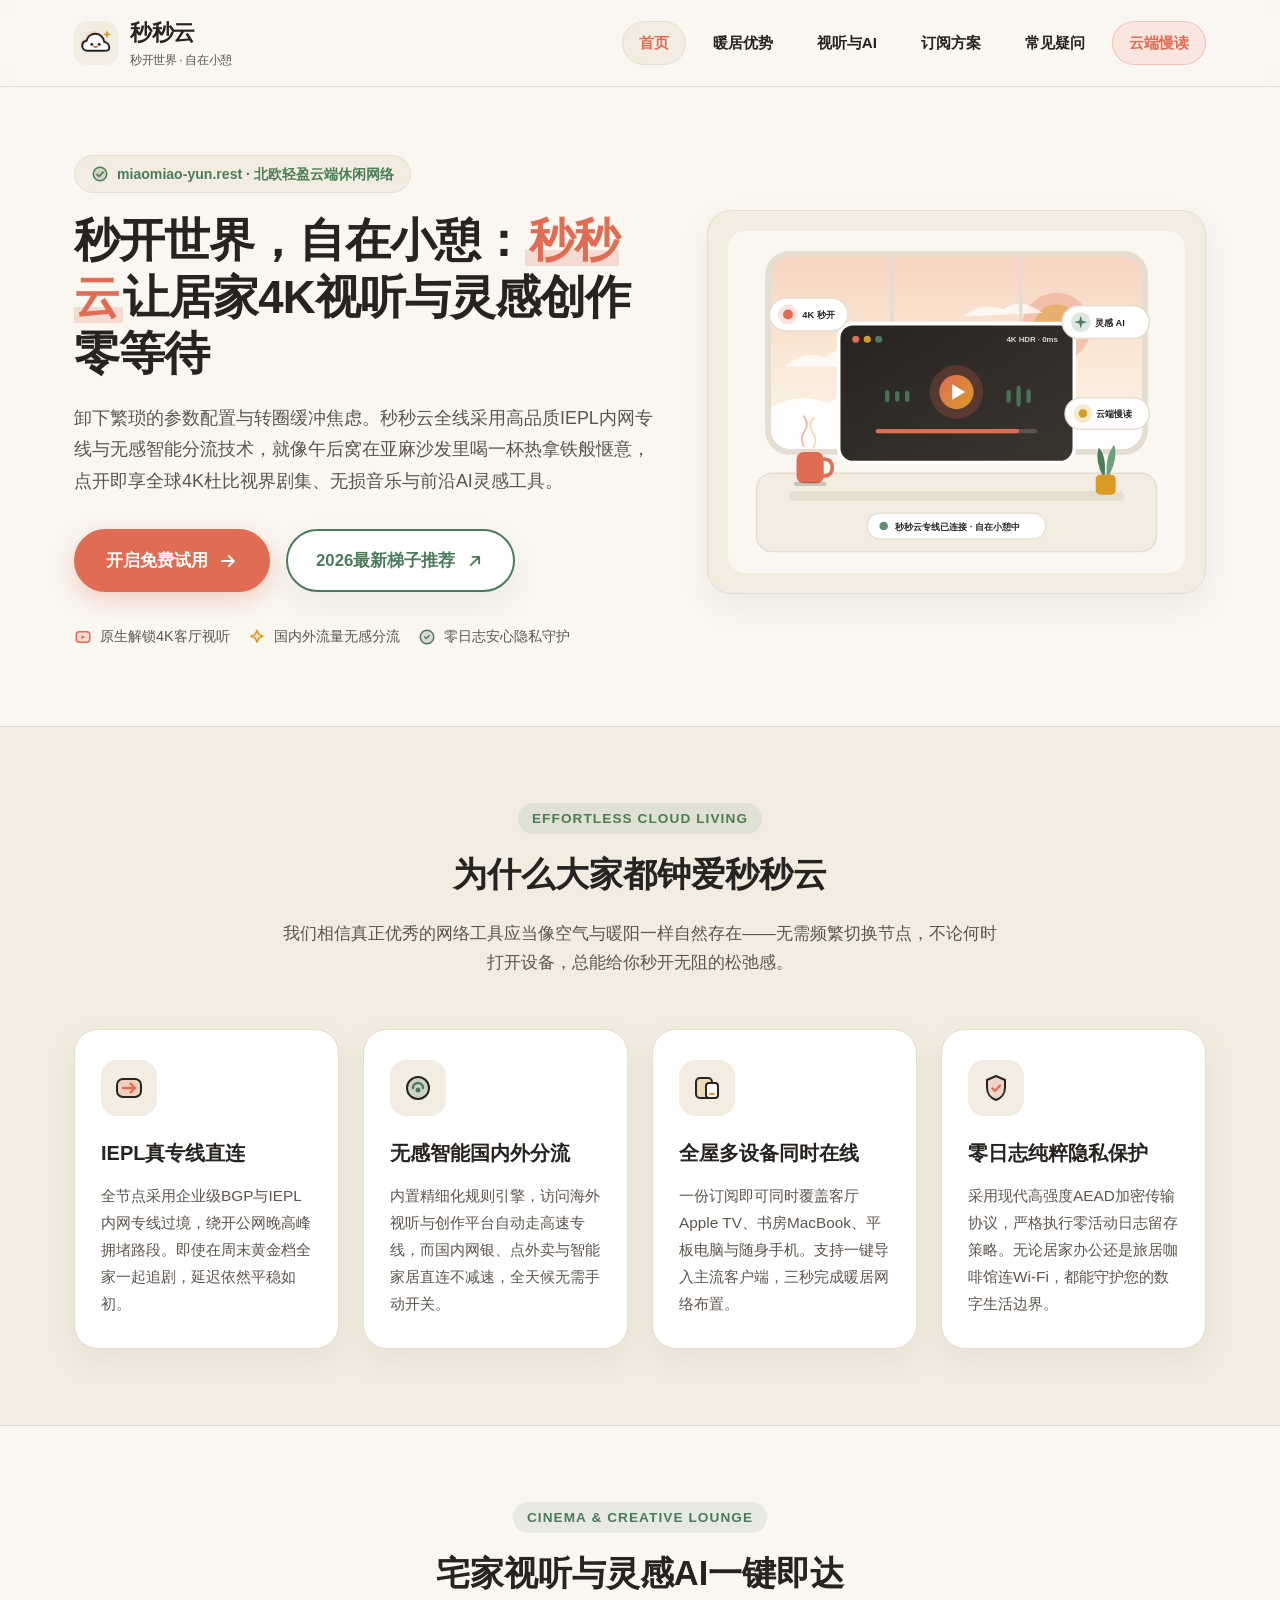
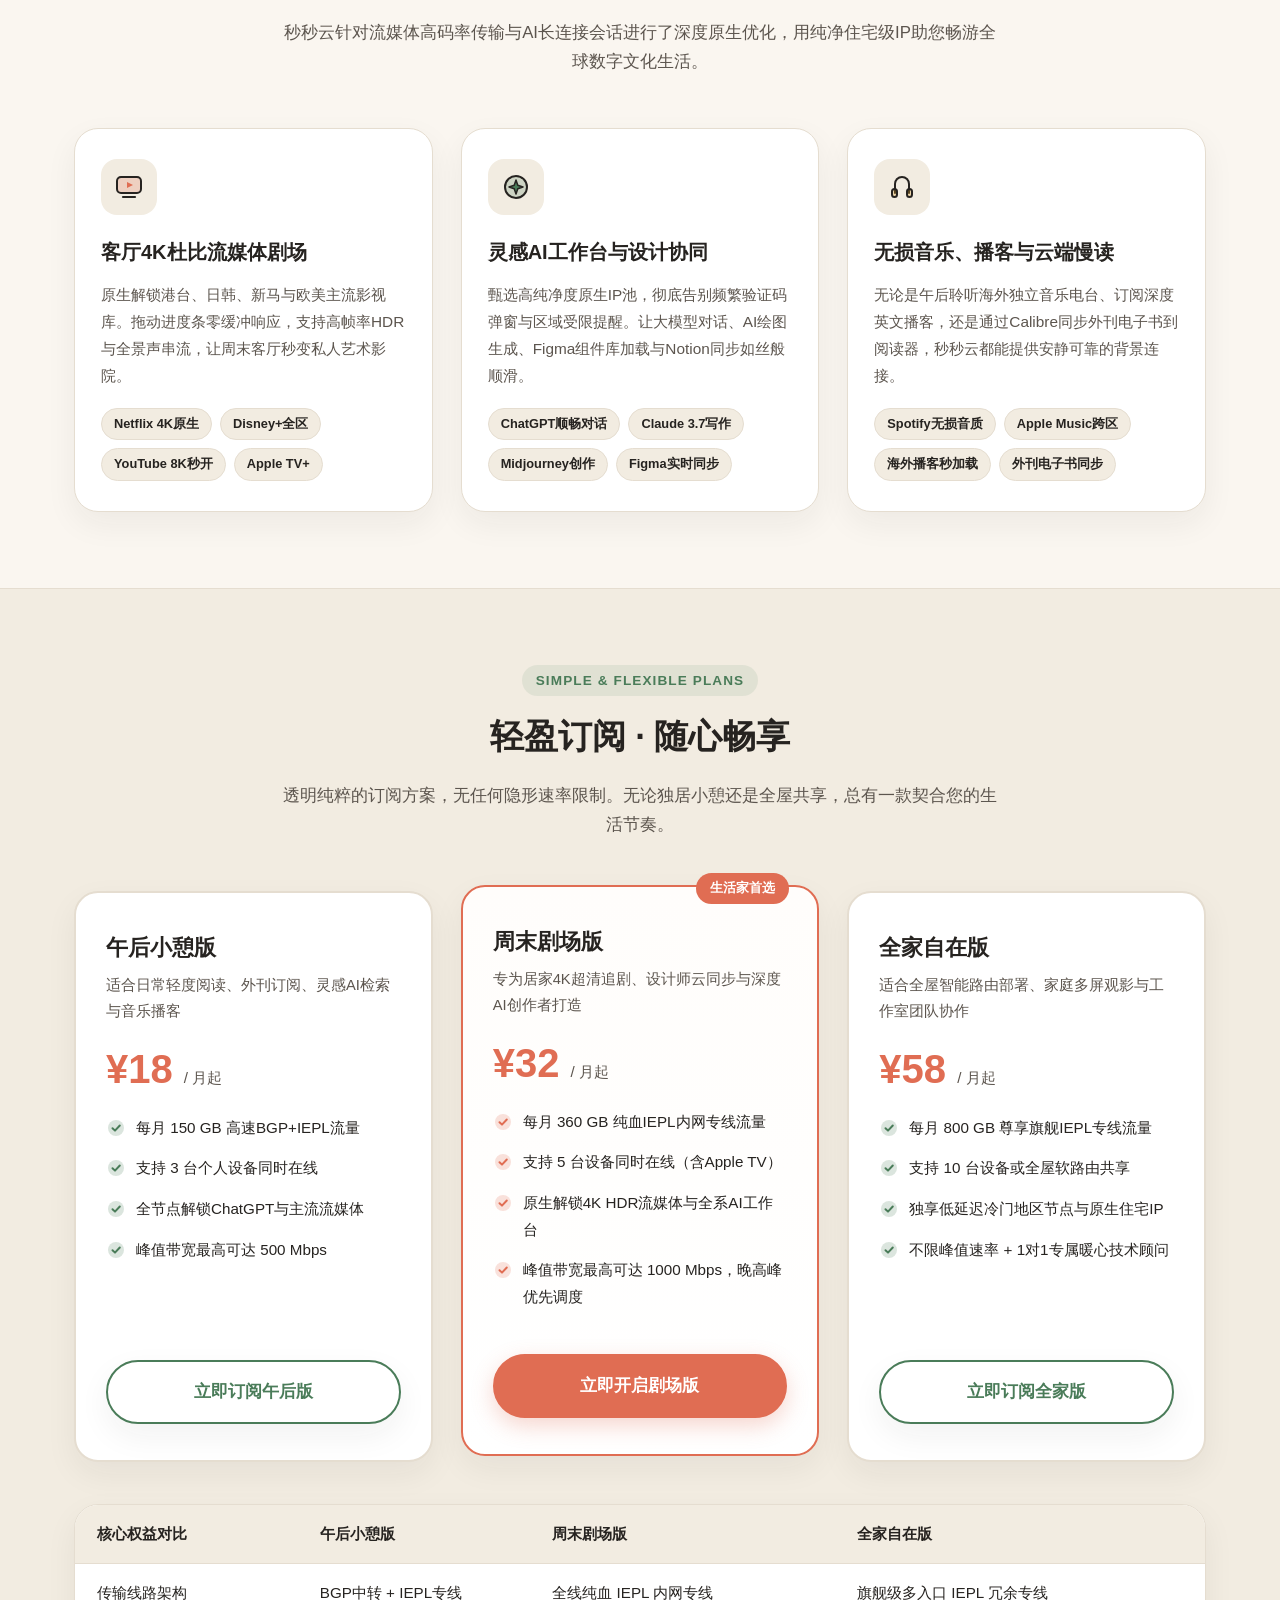
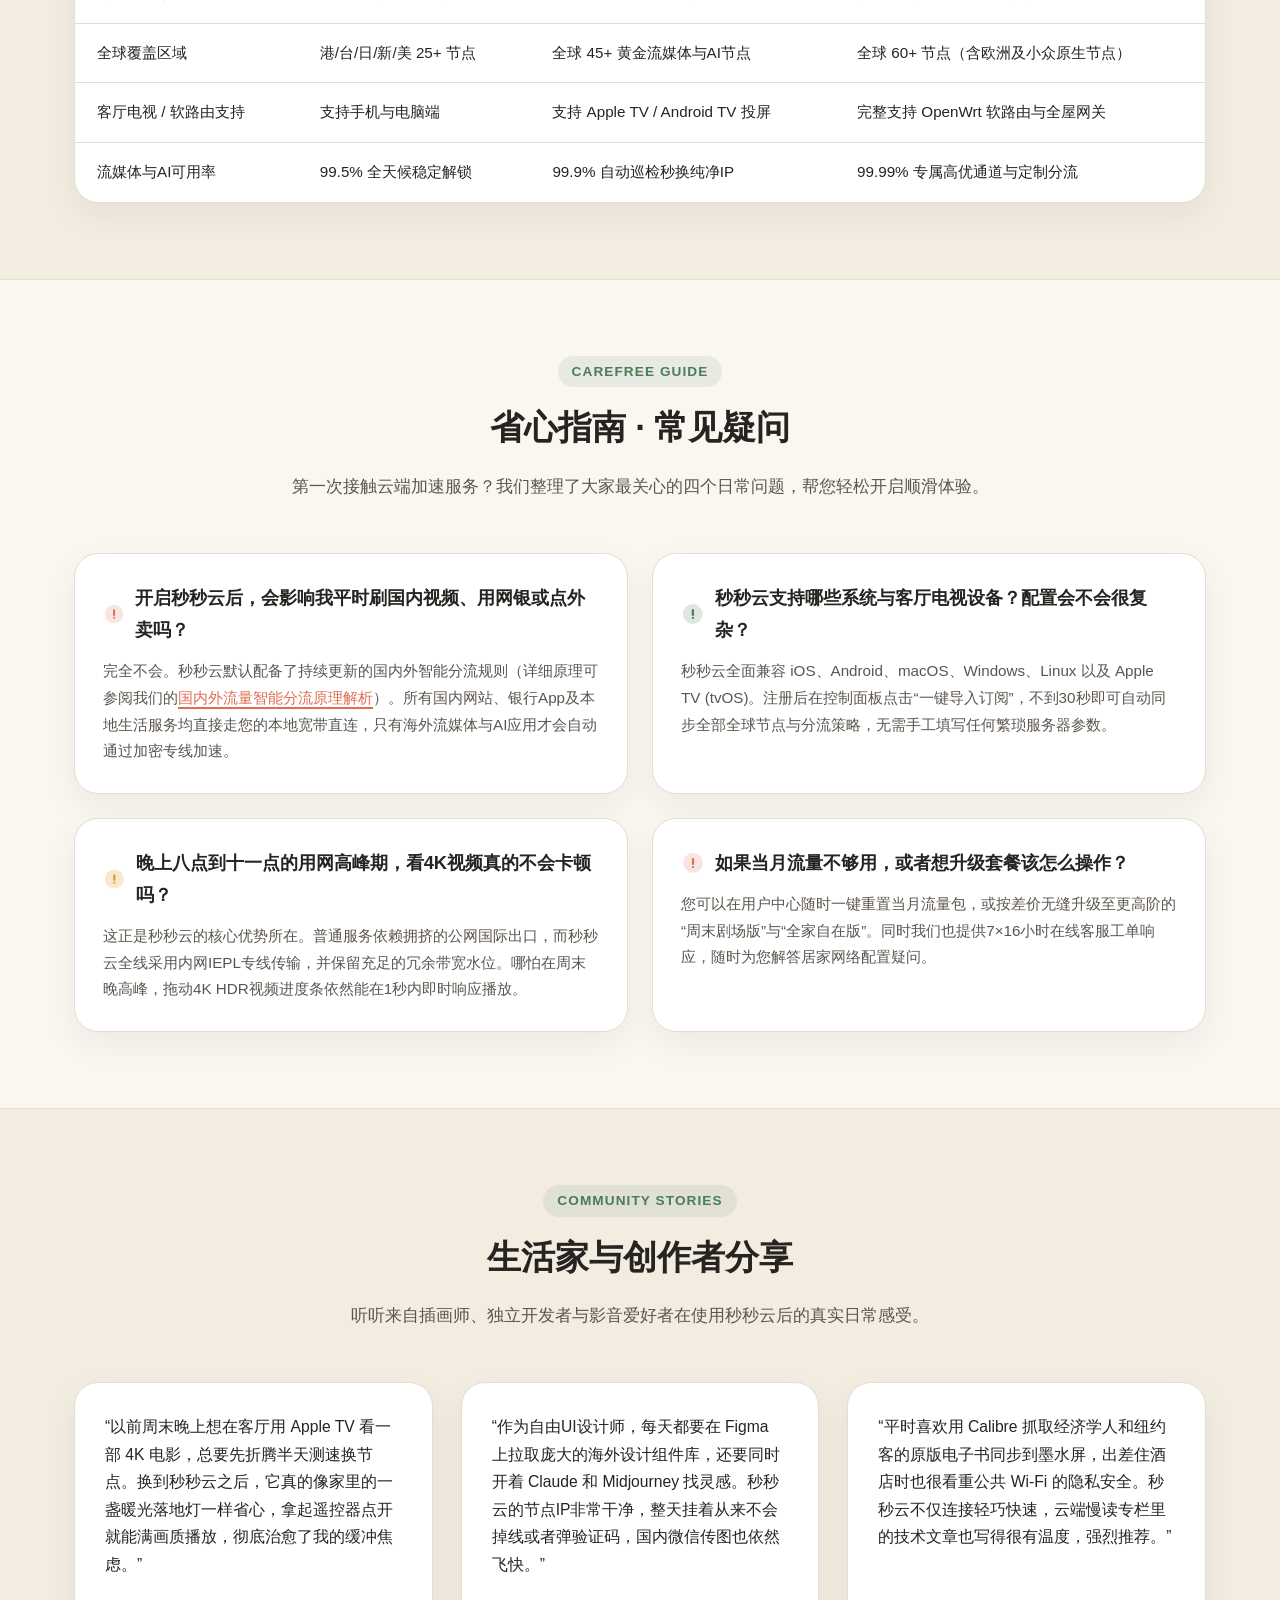
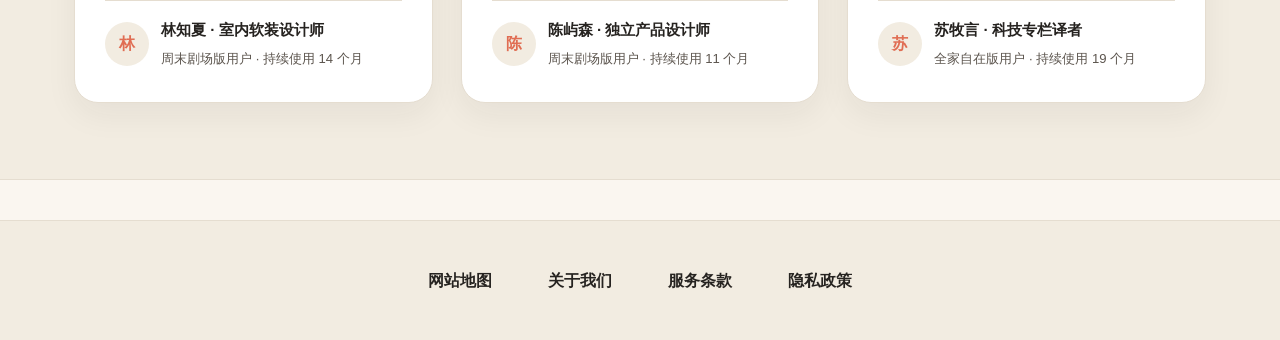
==== index.html @ b6cbe3aa "Initial commit for miaomiao-yun.rest" ====
<!DOCTYPE html>
<html lang="zh-CN">
<head>
  <meta charset="UTF-8">
  <meta name="viewport" content="width=device-width, initial-scale=1.0">
  <title>秒秒云官网 - 秒开世界自在小憩 | 居家4K视听与灵感AI轻盈云端加速器</title>
  <meta name="description" content="秒秒云为您提供如北欧午后般轻盈顺滑的全球网络加速体验。全线搭载IEPL内网专线，无论是居家4K超清流媒体极速秒开，还是海外灵感AI创作与云端同步，秒秒云都是深受生活家信赖的高品质机场推荐之选。">
  <meta name="keywords" content="秒秒云,秒秒云官网,网络加速,极速秒开,机场推荐,4K流媒体解锁,IEPL专线,云端慢读">
  <link rel="canonical" href="https://miaomiao-yun.rest/">
  <meta property="og:title" content="秒秒云官网 - 秒开世界自在小憩 | 居家4K视听与灵感AI轻盈云端加速器">
  <meta property="og:description" content="秒秒云为您提供如北欧午后般轻盈顺滑的全球网络加速体验。全线搭载IEPL内网专线，居家4K流媒体极速秒开，深受创作者与生活家喜爱的高品质机场推荐。">
  <meta property="og:image" content="https://miaomiao-yun.rest/hero-cloud-lounge.svg">
  <meta property="og:url" content="https://miaomiao-yun.rest/">
  <meta property="og:type" content="website">
  <meta property="og:site_name" content="秒秒云">
  <meta name="twitter:card" content="summary_large_image">
  <meta name="twitter:title" content="秒秒云官网 - 秒开世界自在小憩 | 居家4K视听与灵感AI轻盈云端加速器">
  <meta name="twitter:description" content="秒秒云为您提供如北欧午后般轻盈顺滑的全球网络加速体验，居家4K流媒体极速秒开，深受生活家信赖的机场推荐。">
  <meta name="twitter:image" content="https://miaomiao-yun.rest/hero-cloud-lounge.svg">
  <link rel="stylesheet" href="style.css">
  <script type="application/ld+json">
  {
    "@context": "https://schema.org",
    "@type": "Product",
    "name": "秒秒云全球轻盈云端网络加速服务",
    "brand": {
      "@type": "Brand",
      "name": "秒秒云"
    },
    "description": "秒秒云采用全线IEPL内网传输与智能无感分流架构，专为居家4K超清影视、Apple TV客厅娱乐、海外灵感AI工具及跨端云同步打造的轻盈网络加速服务。",
    "image": "https://miaomiao-yun.rest/hero-cloud-lounge.svg",
    "offers": {
      "@type": "AggregateOffer",
      "priceCurrency": "CNY",
      "lowPrice": "18.00",
      "highPrice": "58.00",
      "offerCount": "3",
      "offers": [
        {
          "@type": "Offer",
          "name": "午后小憩版",
          "price": "18.00",
          "priceCurrency": "CNY",
          "availability": "https://schema.org/InStock",
          "url": "https://ww012.twilightaff.com/#/?code=A56DH1Af"
        },
        {
          "@type": "Offer",
          "name": "周末剧场版",
          "price": "32.00",
          "priceCurrency": "CNY",
          "availability": "https://schema.org/InStock",
          "url": "https://ww012.twilightaff.com/#/?code=A56DH1Af"
        },
        {
          "@type": "Offer",
          "name": "全家自在版",
          "price": "58.00",
          "priceCurrency": "CNY",
          "availability": "https://schema.org/InStock",
          "url": "https://ww012.twilightaff.com/#/?code=A56DH1Af"
        }
      ]
    },
    "aggregateRating": {
      "@type": "AggregateRating",
      "ratingValue": "4.9",
      "reviewCount": "1420",
      "bestRating": "5",
      "worstRating": "1"
    }
  }
  </script>
</head>
<body>

  <!-- Header Navigation -->
  <header class="site-header">
    <div class="container header-inner">
      <a href="index.html" class="brand-logo" aria-label="秒秒云首页">
        <svg viewBox="0 0 48 48" fill="none" xmlns="http://www.w3.org/2000/svg" role="img" aria-label="秒秒云云朵靠垫与暖星标志">
          <rect width="48" height="48" rx="14" fill="#F2ECE1"/>
          <path d="M13 31C9.686 31 7 28.314 7 25C7 22.054 9.124 19.605 11.926 19.097C12.905 14.482 16.999 11 21.9 11C27.246 11 31.644 15.106 32.065 20.341C35.394 20.662 38 23.465 38 26.875C38 30.5 35.038 33 31.5 33H13V31Z" fill="#E06D53" fill-opacity="0.18"/>
          <path d="M14.5 32.5C11.462 32.5 9 30.038 9 27C9 24.22 11.063 21.922 13.743 21.55C14.773 17.224 18.662 14 23.3 14C28.423 14 32.636 17.925 33.063 22.938C36.115 23.319 38.5 25.921 38.5 29.08C38.5 32.5 35.725 32.5 32.3 32.5H14.5Z" stroke="#262320" stroke-width="2.2" stroke-linecap="round" stroke-linejoin="round" fill="#FFFFFF"/>
          <path d="M36 10L37.2 13.3L40.5 14.5L37.2 15.7L36 19L34.8 15.7L31.5 14.5L34.8 13.3L36 10Z" fill="#D99B26"/>
          <circle cx="19.5" cy="25.5" r="1.6" fill="#262320"/>
          <circle cx="27.5" cy="25.5" r="1.6" fill="#262320"/>
          <path d="M21.8 27.8C22.5 28.6 24.5 28.6 25.2 27.8" stroke="#E06D53" stroke-width="2" stroke-linecap="round"/>
        </svg>
        <div>
          <span>秒秒云</span>
          <span class="brand-tagline">秒开世界 · 自在小憩</span>
        </div>
      </a>
      <nav class="main-nav" aria-label="主导航">
        <a href="index.html" class="active">首页</a>
        <a href="index.html#advantages">暖居优势</a>
        <a href="index.html#streaming">视听与AI</a>
        <a href="index.html#pricing">订阅方案</a>
        <a href="index.html#faq">常见疑问</a>
        <a href="lounge-reads.html" class="nav-hub-pill">云端慢读</a>
      </nav>
    </div>
  </header>

  <main>
    <!-- 1. Hero Section -->
    <section class="hero-section">
      <div class="container hero-grid">
        <div class="hero-content">
          <div class="lounge-badge">
            <svg width="18" height="18" viewBox="0 0 24 24" fill="none" xmlns="http://www.w3.org/2000/svg" aria-hidden="true">
              <circle cx="12" cy="12" r="9" fill="#4A7C59" fill-opacity="0.2" stroke="#4A7C59" stroke-width="2"/>
              <path d="M8 12.5L10.8 15.2L16.2 9.5" stroke="#4A7C59" stroke-width="2.2" stroke-linecap="round" stroke-linejoin="round"/>
            </svg>
            <span>miaomiao-yun.rest · 北欧轻盈云端休闲网络</span>
          </div>
          <h1>秒开世界，自在小憩：<span class="highlight-warm">秒秒云</span>让居家4K视听与灵感创作零等待</h1>
          <p class="hero-subtitle">
            卸下繁琐的参数配置与转圈缓冲焦虑。秒秒云全线采用高品质IEPL内网专线与无感智能分流技术，就像午后窝在亚麻沙发里喝一杯热拿铁般惬意，点开即享全球4K杜比视界剧集、无损音乐与前沿AI灵感工具。
          </p>
          <div class="hero-cta-group">
            <a href="https://ww012.twilightaff.com/#/?code=A56DH1Af" class="btn-primary" rel="nofollow" target="_blank">
              <span>开启免费试用</span>
              <svg width="20" height="20" viewBox="0 0 24 24" fill="none" xmlns="http://www.w3.org/2000/svg" aria-hidden="true">
                <path d="M5 12H19M19 12L13 6M19 12L13 18" stroke="#FFFFFF" stroke-width="2.2" stroke-linecap="round" stroke-linejoin="round"/>
              </svg>
            </a>
            <a href="https://tizilab.net/paihang/" class="btn-secondary" target="_blank">
              <span>2026最新梯子推荐</span>
              <svg width="20" height="20" viewBox="0 0 24 24" fill="none" xmlns="http://www.w3.org/2000/svg" aria-hidden="true">
                <path d="M7 17L17 7M17 7H9M17 7V15" stroke="currentColor" stroke-width="2.2" stroke-linecap="round" stroke-linejoin="round"/>
              </svg>
            </a>
          </div>
          <div class="hero-meta-pills">
            <span class="hero-meta-item">
              <svg width="18" height="18" viewBox="0 0 24 24" fill="none" xmlns="http://www.w3.org/2000/svg" aria-hidden="true">
                <rect x="3" y="5" width="18" height="14" rx="4" fill="#E06D53" fill-opacity="0.2" stroke="#E06D53" stroke-width="2"/>
                <path d="M10 9.5L15 12L10 14.5V9.5Z" fill="#E06D53"/>
              </svg>
              原生解锁4K客厅视听
            </span>
            <span class="hero-meta-item">
              <svg width="18" height="18" viewBox="0 0 24 24" fill="none" xmlns="http://www.w3.org/2000/svg" aria-hidden="true">
                <path d="M12 3L14.5 8.5L20 11L14.5 13.5L12 19L9.5 13.5L4 11L9.5 8.5L12 3Z" fill="#D99B26" fill-opacity="0.25" stroke="#D99B26" stroke-width="2" stroke-linejoin="round"/>
              </svg>
              国内外流量无感分流
            </span>
            <span class="hero-meta-item">
              <svg width="18" height="18" viewBox="0 0 24 24" fill="none" xmlns="http://www.w3.org/2000/svg" aria-hidden="true">
                <path d="M12 21C16.9706 21 21 16.9706 21 12C21 7.02944 16.9706 3 12 3C7.02944 3 3 7.02944 3 12C3 16.9706 7.02944 21 12 21Z" fill="#4A7C59" fill-opacity="0.2" stroke="#4A7C59" stroke-width="2"/>
                <path d="M9 12L11 14L15 10" stroke="#4A7C59" stroke-width="2" stroke-linecap="round" stroke-linejoin="round"/>
              </svg>
              零日志安心隐私守护
            </span>
          </div>
        </div>
        <div class="hero-visual-card">
          <img src="hero-cloud-lounge.svg" alt="秒秒云北欧云端客厅与4K视听零等待动态插画" class="hero-anim-img" width="640" height="480">
        </div>
      </div>
    </section>

    <!-- 2. Core Advantages (4 Cards) -->
    <section id="advantages" class="section-block bg-linen">
      <div class="container">
        <div class="section-header">
          <span class="section-eyebrow">Effortless Cloud Living</span>
          <h2>为什么大家都钟爱秒秒云</h2>
          <p>我们相信真正优秀的网络工具应当像空气与暖阳一样自然存在——无需频繁切换节点，不论何时打开设备，总能给你秒开无阻的松弛感。</p>
        </div>
        <div class="cards-grid-4">
          <!-- Card 1 -->
          <article class="lounge-card">
            <div class="icon-wrap">
              <svg viewBox="0 0 32 32" fill="none" xmlns="http://www.w3.org/2000/svg" aria-hidden="true">
                <rect x="4" y="7" width="24" height="18" rx="6" fill="#E06D53" fill-opacity="0.22" stroke="#262320" stroke-width="2"/>
                <path d="M10 16H22M22 16L17.5 11.5M22 16L17.5 20.5" stroke="#E06D53" stroke-width="2.4" stroke-linecap="round" stroke-linejoin="round"/>
              </svg>
            </div>
            <h3>IEPL真专线直连</h3>
            <p>全节点采用企业级BGP与IEPL内网专线过境，绕开公网晚高峰拥堵路段。即使在周末黄金档全家一起追剧，延迟依然平稳如初。</p>
          </article>

          <!-- Card 2 -->
          <article class="lounge-card">
            <div class="icon-wrap">
              <svg viewBox="0 0 32 32" fill="none" xmlns="http://www.w3.org/2000/svg" aria-hidden="true">
                <circle cx="16" cy="16" r="11" fill="#4A7C59" fill-opacity="0.22" stroke="#262320" stroke-width="2"/>
                <path d="M11 16C11 13.2386 13.2386 11 16 11C18.7614 11 21 13.2386 21 16" stroke="#4A7C59" stroke-width="2.4" stroke-linecap="round"/>
                <circle cx="16" cy="18" r="2.5" fill="#4A7C59"/>
              </svg>
            </div>
            <h3>无感智能国内外分流</h3>
            <p>内置精细化规则引擎，访问海外视听与创作平台自动走高速专线，而国内网银、点外卖与智能家居直连不减速，全天候无需手动开关。</p>
          </article>

          <!-- Card 3 -->
          <article class="lounge-card">
            <div class="icon-wrap">
              <svg viewBox="0 0 32 32" fill="none" xmlns="http://www.w3.org/2000/svg" aria-hidden="true">
                <rect x="5" y="6" width="16" height="20" rx="4" fill="#D99B26" fill-opacity="0.22" stroke="#262320" stroke-width="2"/>
                <rect x="15" y="11" width="12" height="15" rx="3" fill="#FFFFFF" stroke="#262320" stroke-width="2"/>
                <line x1="19" y1="22" x2="23" y2="22" stroke="#D99B26" stroke-width="2.2" stroke-linecap="round"/>
              </svg>
            </div>
            <h3>全屋多设备同时在线</h3>
            <p>一份订阅即可同时覆盖客厅Apple TV、书房MacBook、平板电脑与随身手机。支持一键导入主流客户端，三秒完成暖居网络布置。</p>
          </article>

          <!-- Card 4 -->
          <article class="lounge-card">
            <div class="icon-wrap">
              <svg viewBox="0 0 32 32" fill="none" xmlns="http://www.w3.org/2000/svg" aria-hidden="true">
                <path d="M16 4L25 8V15.5C25 21.5 21.2 26.3 16 28C10.8 26.3 7 21.5 7 15.5V8L16 4Z" fill="#E06D53" fill-opacity="0.18" stroke="#262320" stroke-width="2" stroke-linejoin="round"/>
                <path d="M12.5 16.5L15 19L20 13.5" stroke="#E06D53" stroke-width="2.4" stroke-linecap="round" stroke-linejoin="round"/>
              </svg>
            </div>
            <h3>零日志纯粹隐私保护</h3>
            <p>采用现代高强度AEAD加密传输协议，严格执行零活动日志留存策略。无论居家办公还是旅居咖啡馆连Wi-Fi，都能守护您的数字生活边界。</p>
          </article>
        </div>
      </div>
    </section>

    <!-- 3. Streaming Media & AI Support (3 Cards) -->
    <section id="streaming" class="section-block">
      <div class="container">
        <div class="section-header">
          <span class="section-eyebrow">Cinema &amp; Creative Lounge</span>
          <h2>宅家视听与灵感AI一键即达</h2>
          <p>秒秒云针对流媒体高码率传输与AI长连接会话进行了深度原生优化，用纯净住宅级IP助您畅游全球数字文化生活。</p>
        </div>
        <div class="cards-grid-3">
          <!-- Card 1 -->
          <article class="lounge-card">
            <div class="icon-wrap">
              <svg viewBox="0 0 32 32" fill="none" xmlns="http://www.w3.org/2000/svg" aria-hidden="true">
                <rect x="4" y="6" width="24" height="16" rx="4" fill="#E06D53" fill-opacity="0.22" stroke="#262320" stroke-width="2"/>
                <polygon points="14,11 14,17 20,14" fill="#E06D53"/>
                <path d="M10 26H22" stroke="#262320" stroke-width="2.2" stroke-linecap="round"/>
              </svg>
            </div>
            <h3>客厅4K杜比流媒体剧场</h3>
            <p>原生解锁港台、日韩、新马与欧美主流影视库。拖动进度条零缓冲响应，支持高帧率HDR与全景声串流，让周末客厅秒变私人艺术影院。</p>
            <div class="tag-row">
              <span class="warm-pill">Netflix 4K原生</span>
              <span class="warm-pill">Disney+全区</span>
              <span class="warm-pill">YouTube 8K秒开</span>
              <span class="warm-pill">Apple TV+</span>
            </div>
          </article>

          <!-- Card 2 -->
          <article class="lounge-card">
            <div class="icon-wrap">
              <svg viewBox="0 0 32 32" fill="none" xmlns="http://www.w3.org/2000/svg" aria-hidden="true">
                <circle cx="16" cy="16" r="11" fill="#4A7C59" fill-opacity="0.22" stroke="#262320" stroke-width="2"/>
                <path d="M16 9L17.8 14.2L23 16L17.8 17.8L16 23L14.2 17.8L9 16L14.2 14.2L16 9Z" fill="#4A7C59" stroke="#262320" stroke-width="1.5" stroke-linejoin="round"/>
              </svg>
            </div>
            <h3>灵感AI工作台与设计协同</h3>
            <p>甄选高纯净度原生IP池，彻底告别频繁验证码弹窗与区域受限提醒。让大模型对话、AI绘图生成、Figma组件库加载与Notion同步如丝般顺滑。</p>
            <div class="tag-row">
              <span class="warm-pill">ChatGPT顺畅对话</span>
              <span class="warm-pill">Claude 3.7写作</span>
              <span class="warm-pill">Midjourney创作</span>
              <span class="warm-pill">Figma实时同步</span>
            </div>
          </article>

          <!-- Card 3 -->
          <article class="lounge-card">
            <div class="icon-wrap">
              <svg viewBox="0 0 32 32" fill="none" xmlns="http://www.w3.org/2000/svg" aria-hidden="true">
                <path d="M9 22V13C9 9.134 12.134 6 16 6C19.866 6 23 9.134 23 13V22" stroke="#262320" stroke-width="2" stroke-linecap="round"/>
                <rect x="6" y="18" width="5" height="8" rx="2.5" fill="#D99B26" fill-opacity="0.3" stroke="#262320" stroke-width="2"/>
                <rect x="21" y="18" width="5" height="8" rx="2.5" fill="#D99B26" fill-opacity="0.3" stroke="#262320" stroke-width="2"/>
              </svg>
            </div>
            <h3>无损音乐、播客与云端慢读</h3>
            <p>无论是午后聆听海外独立音乐电台、订阅深度英文播客，还是通过Calibre同步外刊电子书到阅读器，秒秒云都能提供安静可靠的背景连接。</p>
            <div class="tag-row">
              <span class="warm-pill">Spotify无损音质</span>
              <span class="warm-pill">Apple Music跨区</span>
              <span class="warm-pill">海外播客秒加载</span>
              <span class="warm-pill">外刊电子书同步</span>
            </div>
          </article>
        </div>
      </div>
    </section>

    <!-- 4. Pricing Comparison Table (3 Tiers) -->
    <section id="pricing" class="section-block bg-linen">
      <div class="container">
        <div class="section-header">
          <span class="section-eyebrow">Simple &amp; Flexible Plans</span>
          <h2>轻盈订阅 · 随心畅享</h2>
          <p>透明纯粹的订阅方案，无任何隐形速率限制。无论独居小憩还是全屋共享，总有一款契合您的生活节奏。</p>
        </div>

        <div class="pricing-grid">
          <!-- Tier 1 -->
          <div class="pricing-card">
            <h3 class="plan-name">午后小憩版</h3>
            <p class="plan-desc">适合日常轻度阅读、外刊订阅、灵感AI检索与音乐播客</p>
            <div class="plan-price">¥18 <span>/ 月起</span></div>
            <ul class="plan-features">
              <li>
                <svg viewBox="0 0 20 20" fill="none" xmlns="http://www.w3.org/2000/svg" aria-hidden="true">
                  <circle cx="10" cy="10" r="8" fill="#4A7C59" fill-opacity="0.2"/>
                  <path d="M6.5 10.2L9 12.6L13.8 7.5" stroke="#4A7C59" stroke-width="2" stroke-linecap="round" stroke-linejoin="round"/>
                </svg>
                <span>每月 150 GB 高速BGP+IEPL流量</span>
              </li>
              <li>
                <svg viewBox="0 0 20 20" fill="none" xmlns="http://www.w3.org/2000/svg" aria-hidden="true">
                  <circle cx="10" cy="10" r="8" fill="#4A7C59" fill-opacity="0.2"/>
                  <path d="M6.5 10.2L9 12.6L13.8 7.5" stroke="#4A7C59" stroke-width="2" stroke-linecap="round" stroke-linejoin="round"/>
                </svg>
                <span>支持 3 台个人设备同时在线</span>
              </li>
              <li>
                <svg viewBox="0 0 20 20" fill="none" xmlns="http://www.w3.org/2000/svg" aria-hidden="true">
                  <circle cx="10" cy="10" r="8" fill="#4A7C59" fill-opacity="0.2"/>
                  <path d="M6.5 10.2L9 12.6L13.8 7.5" stroke="#4A7C59" stroke-width="2" stroke-linecap="round" stroke-linejoin="round"/>
                </svg>
                <span>全节点解锁ChatGPT与主流流媒体</span>
              </li>
              <li>
                <svg viewBox="0 0 20 20" fill="none" xmlns="http://www.w3.org/2000/svg" aria-hidden="true">
                  <circle cx="10" cy="10" r="8" fill="#4A7C59" fill-opacity="0.2"/>
                  <path d="M6.5 10.2L9 12.6L13.8 7.5" stroke="#4A7C59" stroke-width="2" stroke-linecap="round" stroke-linejoin="round"/>
                </svg>
                <span>峰值带宽最高可达 500 Mbps</span>
              </li>
            </ul>
            <a href="https://ww012.twilightaff.com/#/?code=A56DH1Af" class="btn-secondary plan-cta" rel="nofollow" target="_blank">立即订阅午后版</a>
          </div>

          <!-- Tier 2 (Featured) -->
          <div class="pricing-card featured">
            <span class="popular-ribbon">生活家首选</span>
            <h3 class="plan-name">周末剧场版</h3>
            <p class="plan-desc">专为居家4K超清追剧、设计师云同步与深度AI创作者打造</p>
            <div class="plan-price">¥32 <span>/ 月起</span></div>
            <ul class="plan-features">
              <li>
                <svg viewBox="0 0 20 20" fill="none" xmlns="http://www.w3.org/2000/svg" aria-hidden="true">
                  <circle cx="10" cy="10" r="8" fill="#E06D53" fill-opacity="0.2"/>
                  <path d="M6.5 10.2L9 12.6L13.8 7.5" stroke="#E06D53" stroke-width="2" stroke-linecap="round" stroke-linejoin="round"/>
                </svg>
                <span>每月 360 GB 纯血IEPL内网专线流量</span>
              </li>
              <li>
                <svg viewBox="0 0 20 20" fill="none" xmlns="http://www.w3.org/2000/svg" aria-hidden="true">
                  <circle cx="10" cy="10" r="8" fill="#E06D53" fill-opacity="0.2"/>
                  <path d="M6.5 10.2L9 12.6L13.8 7.5" stroke="#E06D53" stroke-width="2" stroke-linecap="round" stroke-linejoin="round"/>
                </svg>
                <span>支持 5 台设备同时在线（含Apple TV）</span>
              </li>
              <li>
                <svg viewBox="0 0 20 20" fill="none" xmlns="http://www.w3.org/2000/svg" aria-hidden="true">
                  <circle cx="10" cy="10" r="8" fill="#E06D53" fill-opacity="0.2"/>
                  <path d="M6.5 10.2L9 12.6L13.8 7.5" stroke="#E06D53" stroke-width="2" stroke-linecap="round" stroke-linejoin="round"/>
                </svg>
                <span>原生解锁4K HDR流媒体与全系AI工作台</span>
              </li>
              <li>
                <svg viewBox="0 0 20 20" fill="none" xmlns="http://www.w3.org/2000/svg" aria-hidden="true">
                  <circle cx="10" cy="10" r="8" fill="#E06D53" fill-opacity="0.2"/>
                  <path d="M6.5 10.2L9 12.6L13.8 7.5" stroke="#E06D53" stroke-width="2" stroke-linecap="round" stroke-linejoin="round"/>
                </svg>
                <span>峰值带宽最高可达 1000 Mbps，晚高峰优先调度</span>
              </li>
            </ul>
            <a href="https://ww012.twilightaff.com/#/?code=A56DH1Af" class="btn-primary plan-cta" rel="nofollow" target="_blank">立即开启剧场版</a>
          </div>

          <!-- Tier 3 -->
          <div class="pricing-card">
            <h3 class="plan-name">全家自在版</h3>
            <p class="plan-desc">适合全屋智能路由部署、家庭多屏观影与工作室团队协作</p>
            <div class="plan-price">¥58 <span>/ 月起</span></div>
            <ul class="plan-features">
              <li>
                <svg viewBox="0 0 20 20" fill="none" xmlns="http://www.w3.org/2000/svg" aria-hidden="true">
                  <circle cx="10" cy="10" r="8" fill="#4A7C59" fill-opacity="0.2"/>
                  <path d="M6.5 10.2L9 12.6L13.8 7.5" stroke="#4A7C59" stroke-width="2" stroke-linecap="round" stroke-linejoin="round"/>
                </svg>
                <span>每月 800 GB 尊享旗舰IEPL专线流量</span>
              </li>
              <li>
                <svg viewBox="0 0 20 20" fill="none" xmlns="http://www.w3.org/2000/svg" aria-hidden="true">
                  <circle cx="10" cy="10" r="8" fill="#4A7C59" fill-opacity="0.2"/>
                  <path d="M6.5 10.2L9 12.6L13.8 7.5" stroke="#4A7C59" stroke-width="2" stroke-linecap="round" stroke-linejoin="round"/>
                </svg>
                <span>支持 10 台设备或全屋软路由共享</span>
              </li>
              <li>
                <svg viewBox="0 0 20 20" fill="none" xmlns="http://www.w3.org/2000/svg" aria-hidden="true">
                  <circle cx="10" cy="10" r="8" fill="#4A7C59" fill-opacity="0.2"/>
                  <path d="M6.5 10.2L9 12.6L13.8 7.5" stroke="#4A7C59" stroke-width="2" stroke-linecap="round" stroke-linejoin="round"/>
                </svg>
                <span>独享低延迟冷门地区节点与原生住宅IP</span>
              </li>
              <li>
                <svg viewBox="0 0 20 20" fill="none" xmlns="http://www.w3.org/2000/svg" aria-hidden="true">
                  <circle cx="10" cy="10" r="8" fill="#4A7C59" fill-opacity="0.2"/>
                  <path d="M6.5 10.2L9 12.6L13.8 7.5" stroke="#4A7C59" stroke-width="2" stroke-linecap="round" stroke-linejoin="round"/>
                </svg>
                <span>不限峰值速率 + 1对1专属暖心技术顾问</span>
              </li>
            </ul>
            <a href="https://ww012.twilightaff.com/#/?code=A56DH1Af" class="btn-secondary plan-cta" rel="nofollow" target="_blank">立即订阅全家版</a>
          </div>
        </div>

        <!-- Detailed Comparison Matrix -->
        <div class="comparison-table-wrap">
          <table class="comparison-table" aria-label="秒秒云订阅套餐详细对比表">
            <thead>
              <tr>
                <th>核心权益对比</th>
                <th>午后小憩版</th>
                <th>周末剧场版</th>
                <th>全家自在版</th>
              </tr>
            </thead>
            <tbody>
              <tr>
                <td>传输线路架构</td>
                <td>BGP中转 + IEPL专线</td>
                <td>全线纯血 IEPL 内网专线</td>
                <td>旗舰级多入口 IEPL 冗余专线</td>
              </tr>
              <tr>
                <td>全球覆盖区域</td>
                <td>港/台/日/新/美 25+ 节点</td>
                <td>全球 45+ 黄金流媒体与AI节点</td>
                <td>全球 60+ 节点（含欧洲及小众原生节点）</td>
              </tr>
              <tr>
                <td>客厅电视 / 软路由支持</td>
                <td>支持手机与电脑端</td>
                <td>支持 Apple TV / Android TV 投屏</td>
                <td>完整支持 OpenWrt 软路由与全屋网关</td>
              </tr>
              <tr>
                <td>流媒体与AI可用率</td>
                <td>99.5% 全天候稳定解锁</td>
                <td>99.9% 自动巡检秒换纯净IP</td>
                <td>99.99% 专属高优通道与定制分流</td>
              </tr>
            </tbody>
          </table>
        </div>
      </div>
    </section>

    <!-- 5. FAQ Section (4 Items) -->
    <section id="faq" class="section-block">
      <div class="container">
        <div class="section-header">
          <span class="section-eyebrow">Carefree Guide</span>
          <h2>省心指南 · 常见疑问</h2>
          <p>第一次接触云端加速服务？我们整理了大家最关心的四个日常问题，帮您轻松开启顺滑体验。</p>
        </div>
        <div class="faq-grid">
          <article class="faq-card">
            <h3>
              <svg width="24" height="24" viewBox="0 0 24 24" fill="none" xmlns="http://www.w3.org/2000/svg" aria-hidden="true">
                <circle cx="12" cy="12" r="10" fill="#E06D53" fill-opacity="0.18"/>
                <path d="M12 8V13M12 16H12.01" stroke="#E06D53" stroke-width="2.2" stroke-linecap="round"/>
              </svg>
              开启秒秒云后，会影响我平时刷国内视频、用网银或点外卖吗？
            </h3>
            <p>完全不会。秒秒云默认配备了持续更新的国内外智能分流规则（详细原理可参阅我们的<a href="split-tunneling-domestic-foreign-traffic.html">国内外流量智能分流原理解析</a>）。所有国内网站、银行App及本地生活服务均直接走您的本地宽带直连，只有海外流媒体与AI应用才会自动通过加密专线加速。</p>
          </article>

          <article class="faq-card">
            <h3>
              <svg width="24" height="24" viewBox="0 0 24 24" fill="none" xmlns="http://www.w3.org/2000/svg" aria-hidden="true">
                <circle cx="12" cy="12" r="10" fill="#4A7C59" fill-opacity="0.18"/>
                <path d="M12 8V13M12 16H12.01" stroke="#4A7C59" stroke-width="2.2" stroke-linecap="round"/>
              </svg>
              秒秒云支持哪些系统与客厅电视设备？配置会不会很复杂？
            </h3>
            <p>秒秒云全面兼容 iOS、Android、macOS、Windows、Linux 以及 Apple TV (tvOS)。注册后在控制面板点击“一键导入订阅”，不到30秒即可自动同步全部全球节点与分流策略，无需手工填写任何繁琐服务器参数。</p>
          </article>

          <article class="faq-card">
            <h3>
              <svg width="24" height="24" viewBox="0 0 24 24" fill="none" xmlns="http://www.w3.org/2000/svg" aria-hidden="true">
                <circle cx="12" cy="12" r="10" fill="#D99B26" fill-opacity="0.22"/>
                <path d="M12 8V13M12 16H12.01" stroke="#D99B26" stroke-width="2.2" stroke-linecap="round"/>
              </svg>
              晚上八点到十一点的用网高峰期，看4K视频真的不会卡顿吗？
            </h3>
            <p>这正是秒秒云的核心优势所在。普通服务依赖拥挤的公网国际出口，而秒秒云全线采用内网IEPL专线传输，并保留充足的冗余带宽水位。哪怕在周末晚高峰，拖动4K HDR视频进度条依然能在1秒内即时响应播放。</p>
          </article>

          <article class="faq-card">
            <h3>
              <svg width="24" height="24" viewBox="0 0 24 24" fill="none" xmlns="http://www.w3.org/2000/svg" aria-hidden="true">
                <circle cx="12" cy="12" r="10" fill="#E06D53" fill-opacity="0.18"/>
                <path d="M12 8V13M12 16H12.01" stroke="#E06D53" stroke-width="2.2" stroke-linecap="round"/>
              </svg>
              如果当月流量不够用，或者想升级套餐该怎么操作？
            </h3>
            <p>您可以在用户中心随时一键重置当月流量包，或按差价无缝升级至更高阶的“周末剧场版”与“全家自在版”。同时我们也提供7×16小时在线客服工单响应，随时为您解答居家网络配置疑问。</p>
          </article>
        </div>
      </div>
    </section>

    <!-- 6. User Testimonials (3 Items) -->
    <section id="testimonials" class="section-block bg-linen">
      <div class="container">
        <div class="section-header">
          <span class="section-eyebrow">Community Stories</span>
          <h2>生活家与创作者分享</h2>
          <p>听听来自插画师、独立开发者与影音爱好者在使用秒秒云后的真实日常感受。</p>
        </div>
        <div class="cards-grid-3">
          <article class="testimonial-card">
            <blockquote class="testimonial-quote">
              “以前周末晚上想在客厅用 Apple TV 看一部 4K 电影，总要先折腾半天测速换节点。换到秒秒云之后，它真的像家里的一盏暖光落地灯一样省心，拿起遥控器点开就能满画质播放，彻底治愈了我的缓冲焦虑。”
            </blockquote>
            <div class="testimonial-author">
              <div class="author-avatar" aria-hidden="true">林</div>
              <div class="author-info">
                <strong>林知夏 · 室内软装设计师</strong>
                <span>周末剧场版用户 · 持续使用 14 个月</span>
              </div>
            </div>
          </article>

          <article class="testimonial-card">
            <blockquote class="testimonial-quote">
              “作为自由UI设计师，每天都要在 Figma 上拉取庞大的海外设计组件库，还要同时开着 Claude 和 Midjourney 找灵感。秒秒云的节点IP非常干净，整天挂着从来不会掉线或者弹验证码，国内微信传图也依然飞快。”
            </blockquote>
            <div class="testimonial-author">
              <div class="author-avatar" aria-hidden="true">陈</div>
              <div class="author-info">
                <strong>陈屿森 · 独立产品设计师</strong>
                <span>周末剧场版用户 · 持续使用 11 个月</span>
              </div>
            </div>
          </article>

          <article class="testimonial-card">
            <blockquote class="testimonial-quote">
              “平时喜欢用 Calibre 抓取经济学人和纽约客的原版电子书同步到墨水屏，出差住酒店时也很看重公共 Wi-Fi 的隐私安全。秒秒云不仅连接轻巧快速，云端慢读专栏里的技术文章也写得很有温度，强烈推荐。”
            </blockquote>
            <div class="testimonial-author">
              <div class="author-avatar" aria-hidden="true">苏</div>
              <div class="author-info">
                <strong>苏牧言 · 科技专栏译者</strong>
                <span>全家自在版用户 · 持续使用 19 个月</span>
              </div>
            </div>
          </article>
        </div>
      </div>
    </section>
  </main>

  <!-- 7. Footer (Strictly ONLY the 4 required link titles) -->
  <footer class="site-footer">
    <div class="container">
      <nav class="footer-nav" aria-label="页脚导航">
        <a href="sitemap.html">网站地图</a>
        <a href="about.html">关于我们</a>
        <a href="terms.html">服务条款</a>
        <a href="privacy.html">隐私政策</a>
      </nav>
    </div>
  </footer>

</body>
</html>
---- style.css ----
:root {
  --bg-oat: #FAF6F0;
  --surface-linen: #F2ECE1;
  --surface-card: #FFFFFF;
  --text-espresso: #262320;
  --text-muted: #5C554E;
  --accent-coral: #E06D53;
  --accent-coral-hover: #C85A40;
  --accent-sage: #4A7C59;
  --accent-mustard: #D99B26;
  --border-warm: #E5DDD0;
  --shadow-soft: 0 12px 32px rgba(38, 35, 32, 0.06);
  --shadow-hover: 0 18px 40px rgba(38, 35, 32, 0.11);
  --radius-lg: 24px;
  --radius-md: 16px;
  --radius-pill: 999px;
}

* {
  box-sizing: border-box;
  margin: 0;
  padding: 0;
}

html {
  scroll-behavior: smooth;
  font-size: 16px;
}

body {
  background-color: var(--bg-oat);
  color: var(--text-espresso);
  font-family: -apple-system, BlinkMacSystemFont, "PingFang SC", "Hiragino Sans GB", "Microsoft YaHei", "Noto Sans SC", sans-serif;
  line-height: 1.75;
  -webkit-font-smoothing: antialiased;
}

/* Prominent Hyperlinks Styling - Consistent before and after visited */
a,
a:visited {
  color: var(--accent-coral);
  text-decoration: underline;
  text-underline-offset: 4px;
  text-decoration-thickness: 1.5px;
  transition: color 0.2s ease, background-color 0.2s ease, transform 0.2s ease;
}

a:hover,
a:focus {
  color: var(--accent-coral-hover);
}

.container {
  max-width: 1180px;
  margin: 0 auto;
  padding: 0 24px;
}

/* Header & Navigation */
.site-header {
  position: sticky;
  top: 0;
  z-index: 100;
  background-color: rgba(250, 246, 240, 0.94);
  backdrop-filter: blur(8px);
  border-bottom: 1px solid var(--border-warm);
  padding: 14px 0;
}

.header-inner {
  display: flex;
  align-items: center;
  justify-content: space-between;
  gap: 20px;
  flex-wrap: wrap;
}

.brand-logo,
.brand-logo:visited {
  display: inline-flex;
  align-items: center;
  gap: 12px;
  text-decoration: none;
  color: var(--text-espresso);
  font-weight: 800;
  font-size: 1.35rem;
  letter-spacing: -0.02em;
}

.brand-logo:hover {
  color: var(--accent-coral);
}

.brand-logo svg {
  width: 44px;
  height: 44px;
  flex-shrink: 0;
}

.brand-tagline {
  font-size: 0.78rem;
  font-weight: 500;
  color: var(--text-muted);
  display: block;
  margin-top: -2px;
}

.main-nav {
  display: flex;
  align-items: center;
  gap: 10px;
  flex-wrap: wrap;
}

.main-nav a,
.main-nav a:visited {
  text-decoration: none;
  color: var(--text-espresso);
  font-weight: 600;
  font-size: 0.95rem;
  padding: 8px 16px;
  border-radius: var(--radius-pill);
  background-color: transparent;
  border: 1px solid transparent;
}

.main-nav a:hover,
.main-nav a.active {
  background-color: var(--surface-linen);
  color: var(--accent-coral);
  border-color: var(--border-warm);
}

.main-nav a.nav-hub-pill,
.main-nav a.nav-hub-pill:visited {
  background-color: #F9E6E1;
  color: var(--accent-coral);
  border: 1px solid rgba(224, 109, 83, 0.3);
}

.main-nav a.nav-hub-pill:hover {
  background-color: var(--accent-coral);
  color: #FFFFFF;
}

/* Hero Section */
.hero-section {
  padding: 68px 0 76px;
  position: relative;
  overflow: hidden;
}

.hero-grid {
  display: grid;
  grid-template-columns: 1.08fr 0.92fr;
  gap: 48px;
  align-items: center;
}

.lounge-badge {
  display: inline-flex;
  align-items: center;
  gap: 8px;
  padding: 6px 16px;
  background-color: var(--surface-linen);
  border: 1px solid var(--border-warm);
  border-radius: var(--radius-pill);
  font-size: 0.88rem;
  font-weight: 600;
  color: var(--accent-sage);
  margin-bottom: 20px;
}

.hero-content h1 {
  font-size: 2.85rem;
  line-height: 1.24;
  font-weight: 800;
  color: var(--text-espresso);
  margin-bottom: 20px;
  letter-spacing: -0.02em;
}

.hero-content h1 .highlight-warm {
  color: var(--accent-coral);
  background: linear-gradient(180deg, transparent 68%, rgba(224, 109, 83, 0.2) 68%);
  padding: 0 4px;
}

.hero-subtitle {
  font-size: 1.12rem;
  color: var(--text-muted);
  margin-bottom: 32px;
  max-width: 580px;
}

.hero-cta-group {
  display: flex;
  flex-wrap: wrap;
  gap: 16px;
  margin-bottom: 32px;
}

.btn-primary,
.btn-primary:visited {
  display: inline-flex;
  align-items: center;
  justify-content: center;
  gap: 10px;
  background-color: var(--accent-coral);
  color: #FFFFFF;
  text-decoration: none;
  font-weight: 700;
  font-size: 1.05rem;
  padding: 15px 30px;
  border-radius: var(--radius-pill);
  box-shadow: 0 8px 22px rgba(224, 109, 83, 0.28);
  border: 2px solid var(--accent-coral);
}

.btn-primary:hover {
  background-color: var(--accent-coral-hover);
  border-color: var(--accent-coral-hover);
  color: #FFFFFF;
  transform: translateY(-2px);
}

.btn-secondary,
.btn-secondary:visited {
  display: inline-flex;
  align-items: center;
  justify-content: center;
  gap: 10px;
  background-color: var(--surface-card);
  color: var(--accent-sage);
  text-decoration: none;
  font-weight: 700;
  font-size: 1.05rem;
  padding: 15px 28px;
  border-radius: var(--radius-pill);
  border: 2px solid var(--accent-sage);
  box-shadow: var(--shadow-soft);
}

.btn-secondary:hover {
  background-color: var(--accent-sage);
  color: #FFFFFF;
  transform: translateY(-2px);
}

.hero-meta-pills {
  display: flex;
  flex-wrap: wrap;
  gap: 18px;
  font-size: 0.9rem;
  color: var(--text-muted);
}

.hero-meta-item {
  display: inline-flex;
  align-items: center;
  gap: 8px;
}

.hero-visual-card {
  background-color: var(--surface-linen);
  border: 1px solid var(--border-warm);
  border-radius: var(--radius-lg);
  padding: 20px;
  box-shadow: var(--shadow-soft);
}

.hero-anim-img {
  width: 100%;
  height: auto;
  display: block;
  border-radius: var(--radius-md);
}

/* Section Common Styling */
.section-block {
  padding: 76px 0;
}

.section-block.bg-linen {
  background-color: var(--surface-linen);
  border-top: 1px solid var(--border-warm);
  border-bottom: 1px solid var(--border-warm);
}

.section-header {
  text-align: center;
  max-width: 720px;
  margin: 0 auto 52px;
}

.section-eyebrow {
  display: inline-block;
  font-size: 0.85rem;
  font-weight: 700;
  color: var(--accent-sage);
  text-transform: uppercase;
  letter-spacing: 0.08em;
  margin-bottom: 10px;
  background-color: rgba(74, 124, 89, 0.1);
  padding: 4px 14px;
  border-radius: var(--radius-pill);
}

.section-header h2 {
  font-size: 2.15rem;
  font-weight: 800;
  color: var(--text-espresso);
  margin-bottom: 14px;
}

.section-header p {
  color: var(--text-muted);
  font-size: 1.05rem;
}

/* 4 Cards Grid - Core Advantages */
.cards-grid-4 {
  display: grid;
  grid-template-columns: repeat(4, 1fr);
  gap: 24px;
}

.lounge-card {
  background-color: var(--surface-card);
  border: 1px solid var(--border-warm);
  border-radius: var(--radius-lg);
  padding: 30px 26px;
  box-shadow: var(--shadow-soft);
  transition: transform 0.25s ease, box-shadow 0.25s ease;
  display: flex;
  flex-direction: column;
}

.lounge-card:hover {
  transform: translateY(-4px);
  box-shadow: var(--shadow-hover);
}

.icon-wrap {
  width: 56px;
  height: 56px;
  border-radius: 16px;
  background-color: var(--surface-linen);
  display: flex;
  align-items: center;
  justify-content: center;
  margin-bottom: 20px;
}

.icon-wrap svg {
  width: 32px;
  height: 32px;
}

.lounge-card h3 {
  font-size: 1.25rem;
  font-weight: 700;
  margin-bottom: 12px;
  color: var(--text-espresso);
}

.lounge-card p {
  color: var(--text-muted);
  font-size: 0.96rem;
  flex-grow: 1;
}

/* 3 Cards Grid - Streaming & AI */
.cards-grid-3 {
  display: grid;
  grid-template-columns: repeat(3, 1fr);
  gap: 28px;
}

.tag-row {
  display: flex;
  flex-wrap: wrap;
  gap: 8px;
  margin-top: 18px;
}

.warm-pill {
  font-size: 0.8rem;
  font-weight: 600;
  padding: 4px 12px;
  border-radius: var(--radius-pill);
  background-color: var(--surface-linen);
  color: var(--text-espresso);
  border: 1px solid var(--border-warm);
}

/* Pricing Table / Tiers */
.pricing-grid {
  display: grid;
  grid-template-columns: repeat(3, 1fr);
  gap: 28px;
  align-items: stretch;
}

.pricing-card {
  background-color: var(--surface-card);
  border: 2px solid var(--border-warm);
  border-radius: var(--radius-lg);
  padding: 36px 30px;
  box-shadow: var(--shadow-soft);
  display: flex;
  flex-direction: column;
  position: relative;
}

.pricing-card.featured {
  border-color: var(--accent-coral);
  background: linear-gradient(180deg, #FFFDFB 0%, #FFFFFF 100%);
  transform: translateY(-6px);
}

.popular-ribbon {
  position: absolute;
  top: -14px;
  right: 28px;
  background-color: var(--accent-coral);
  color: #FFFFFF;
  font-size: 0.8rem;
  font-weight: 700;
  padding: 4px 14px;
  border-radius: var(--radius-pill);
}

.plan-name {
  font-size: 1.35rem;
  font-weight: 800;
  color: var(--text-espresso);
  margin-bottom: 6px;
}

.plan-desc {
  font-size: 0.92rem;
  color: var(--text-muted);
  margin-bottom: 22px;
}

.plan-price {
  font-size: 2.5rem;
  font-weight: 800;
  color: var(--accent-coral);
  margin-bottom: 24px;
  line-height: 1.1;
}

.plan-price span {
  font-size: 0.95rem;
  font-weight: 500;
  color: var(--text-muted);
}

.plan-features {
  list-style: none;
  margin-bottom: 30px;
  flex-grow: 1;
}

.plan-features li {
  display: flex;
  align-items: flex-start;
  gap: 10px;
  margin-bottom: 14px;
  font-size: 0.95rem;
  color: var(--text-espresso);
}

.plan-features li svg {
  width: 20px;
  height: 20px;
  flex-shrink: 0;
  margin-top: 3px;
}

.plan-cta {
  width: 100%;
  text-align: center;
}

/* Comparison Table Below Tiers */
.comparison-table-wrap {
  margin-top: 42px;
  background-color: var(--surface-card);
  border-radius: var(--radius-lg);
  border: 1px solid var(--border-warm);
  overflow-x: auto;
  box-shadow: var(--shadow-soft);
}

.comparison-table {
  width: 100%;
  border-collapse: collapse;
  text-align: left;
}

.comparison-table th,
.comparison-table td {
  padding: 16px 22px;
  border-bottom: 1px solid var(--border-warm);
  font-size: 0.95rem;
}

.comparison-table th {
  background-color: var(--surface-linen);
  font-weight: 700;
  color: var(--text-espresso);
}

.comparison-table tr:last-child td {
  border-bottom: none;
}

/* FAQ Section */
.faq-grid {
  display: grid;
  grid-template-columns: repeat(2, 1fr);
  gap: 24px;
}

.faq-card {
  background-color: var(--surface-card);
  border: 1px solid var(--border-warm);
  border-radius: var(--radius-lg);
  padding: 28px;
  box-shadow: var(--shadow-soft);
}

.faq-card h3 {
  font-size: 1.15rem;
  font-weight: 700;
  color: var(--text-espresso);
  margin-bottom: 12px;
  display: flex;
  align-items: center;
  gap: 10px;
}

.faq-card p {
  color: var(--text-muted);
  font-size: 0.95rem;
}

/* Testimonials */
.testimonial-card {
  background-color: var(--surface-card);
  border: 1px solid var(--border-warm);
  border-radius: var(--radius-lg);
  padding: 30px;
  box-shadow: var(--shadow-soft);
  display: flex;
  flex-direction: column;
  justify-content: space-between;
}

.testimonial-quote {
  font-size: 0.98rem;
  color: var(--text-espresso);
  margin-bottom: 22px;
  font-style: normal;
}

.testimonial-author {
  display: flex;
  align-items: center;
  gap: 12px;
  border-top: 1px solid var(--border-warm);
  padding-top: 16px;
}

.author-avatar {
  width: 44px;
  height: 44px;
  border-radius: 50%;
  background-color: var(--surface-linen);
  display: flex;
  align-items: center;
  justify-content: center;
  font-weight: 800;
  color: var(--accent-coral);
}

.author-info strong {
  display: block;
  font-size: 0.95rem;
  color: var(--text-espresso);
}

.author-info span {
  font-size: 0.82rem;
  color: var(--text-muted);
}

/* Article & Hub Pages */
.page-hero {
  padding: 56px 0 40px;
  background-color: var(--surface-linen);
  border-bottom: 1px solid var(--border-warm);
  text-align: center;
}

.page-hero h1 {
  font-size: 2.35rem;
  font-weight: 800;
  color: var(--text-espresso);
  max-width: 860px;
  margin: 0 auto 16px;
  line-height: 1.3;
}

.page-hero p {
  color: var(--text-muted);
  max-width: 680px;
  margin: 0 auto;
  font-size: 1.05rem;
}

.article-meta-bar {
  display: flex;
  justify-content: center;
  gap: 18px;
  flex-wrap: wrap;
  margin-top: 18px;
  font-size: 0.88rem;
  color: var(--text-muted);
}

.article-container {
  max-width: 840px;
  margin: 0 auto;
  padding: 52px 24px;
}

.article-body {
  background-color: var(--surface-card);
  border: 1px solid var(--border-warm);
  border-radius: var(--radius-lg);
  padding: 44px 48px;
  box-shadow: var(--shadow-soft);
}

.article-body h2 {
  font-size: 1.55rem;
  font-weight: 800;
  color: var(--text-espresso);
  margin: 34px 0 14px;
  padding-bottom: 8px;
  border-bottom: 2px solid var(--surface-linen);
}

.article-body h2:first-of-type {
  margin-top: 0;
}

.article-body h3 {
  font-size: 1.22rem;
  font-weight: 700;
  color: var(--accent-sage);
  margin: 24px 0 10px;
}

.article-body p {
  margin-bottom: 18px;
  color: var(--text-espresso);
  font-size: 1.02rem;
  line-height: 1.85;
}

.article-body ul,
.article-body ol {
  margin: 0 0 22px 22px;
  color: var(--text-espresso);
}

.article-body li {
  margin-bottom: 10px;
}

.article-cta-banner {
  margin-top: 40px;
  background-color: var(--surface-linen);
  border: 1px solid var(--border-warm);
  border-radius: var(--radius-md);
  padding: 28px;
  text-align: center;
}

.article-cta-banner h3 {
  margin-top: 0;
  color: var(--text-espresso);
}

/* Hub Article Cards */
.hub-grid {
  display: grid;
  grid-template-columns: repeat(2, 1fr);
  gap: 28px;
  padding: 56px 0;
}

.article-card {
  background-color: var(--surface-card);
  border: 1px solid var(--border-warm);
  border-radius: var(--radius-lg);
  padding: 32px;
  box-shadow: var(--shadow-soft);
  display: flex;
  flex-direction: column;
  justify-content: space-between;
  transition: transform 0.25s ease, box-shadow 0.25s ease;
}

.article-card:hover {
  transform: translateY(-4px);
  box-shadow: var(--shadow-hover);
}

.article-card-meta {
  display: flex;
  align-items: center;
  justify-content: space-between;
  margin-bottom: 14px;
  font-size: 0.84rem;
  color: var(--text-muted);
}

.article-card h2,
.article-card h3 {
  font-size: 1.32rem;
  line-height: 1.4;
  margin-bottom: 14px;
}

.article-card h2 a,
.article-card h2 a:visited,
.article-card h3 a,
.article-card h3 a:visited {
  color: var(--text-espresso);
  text-decoration: none;
}

.article-card h2 a:hover,
.article-card h3 a:hover {
  color: var(--accent-coral);
  text-decoration: underline;
}

.article-card p {
  color: var(--text-muted);
  font-size: 0.95rem;
  margin-bottom: 20px;
}

.read-more-link,
.read-more-link:visited {
  font-weight: 700;
  font-size: 0.95rem;
  color: var(--accent-coral);
  display: inline-flex;
  align-items: center;
  gap: 6px;
}

/* Footer - Strictly 4 Links */
.site-footer {
  background-color: var(--surface-linen);
  border-top: 1px solid var(--border-warm);
  padding: 40px 0;
  margin-top: 40px;
}

.footer-nav {
  display: flex;
  align-items: center;
  justify-content: center;
  gap: 32px;
  flex-wrap: wrap;
}

.footer-nav a,
.footer-nav a:visited {
  color: var(--text-espresso);
  font-weight: 600;
  font-size: 0.98rem;
  text-decoration: none;
  padding: 6px 12px;
  border-radius: var(--radius-pill);
}

.footer-nav a:hover {
  color: var(--accent-coral);
  background-color: rgba(224, 109, 83, 0.1);
}

/* Responsive Media Queries - Mobile Navigation Always Visible! */
@media (max-width: 992px) {
  .hero-grid {
    grid-template-columns: 1fr;
  }
  .cards-grid-4 {
    grid-template-columns: repeat(2, 1fr);
  }
  .cards-grid-3,
  .pricing-grid {
    grid-template-columns: 1fr;
  }
  .pricing-card.featured {
    transform: none;
  }
}

@media (max-width: 768px) {
  .header-inner {
    flex-direction: column;
    align-items: flex-start;
    gap: 12px;
  }
  .main-nav {
    display: flex !important;
    width: 100%;
    flex-wrap: wrap;
    gap: 8px;
  }
  .main-nav a,
  .main-nav a:visited {
    padding: 8px 14px;
    font-size: 0.9rem;
    background-color: var(--surface-linen);
    border: 1px solid var(--border-warm);
  }
  .hero-content h1 {
    font-size: 2.15rem;
  }
  .cards-grid-4,
  .faq-grid,
  .hub-grid {
    grid-template-columns: 1fr;
  }
  .article-body {
    padding: 28px 22px;
  }
}
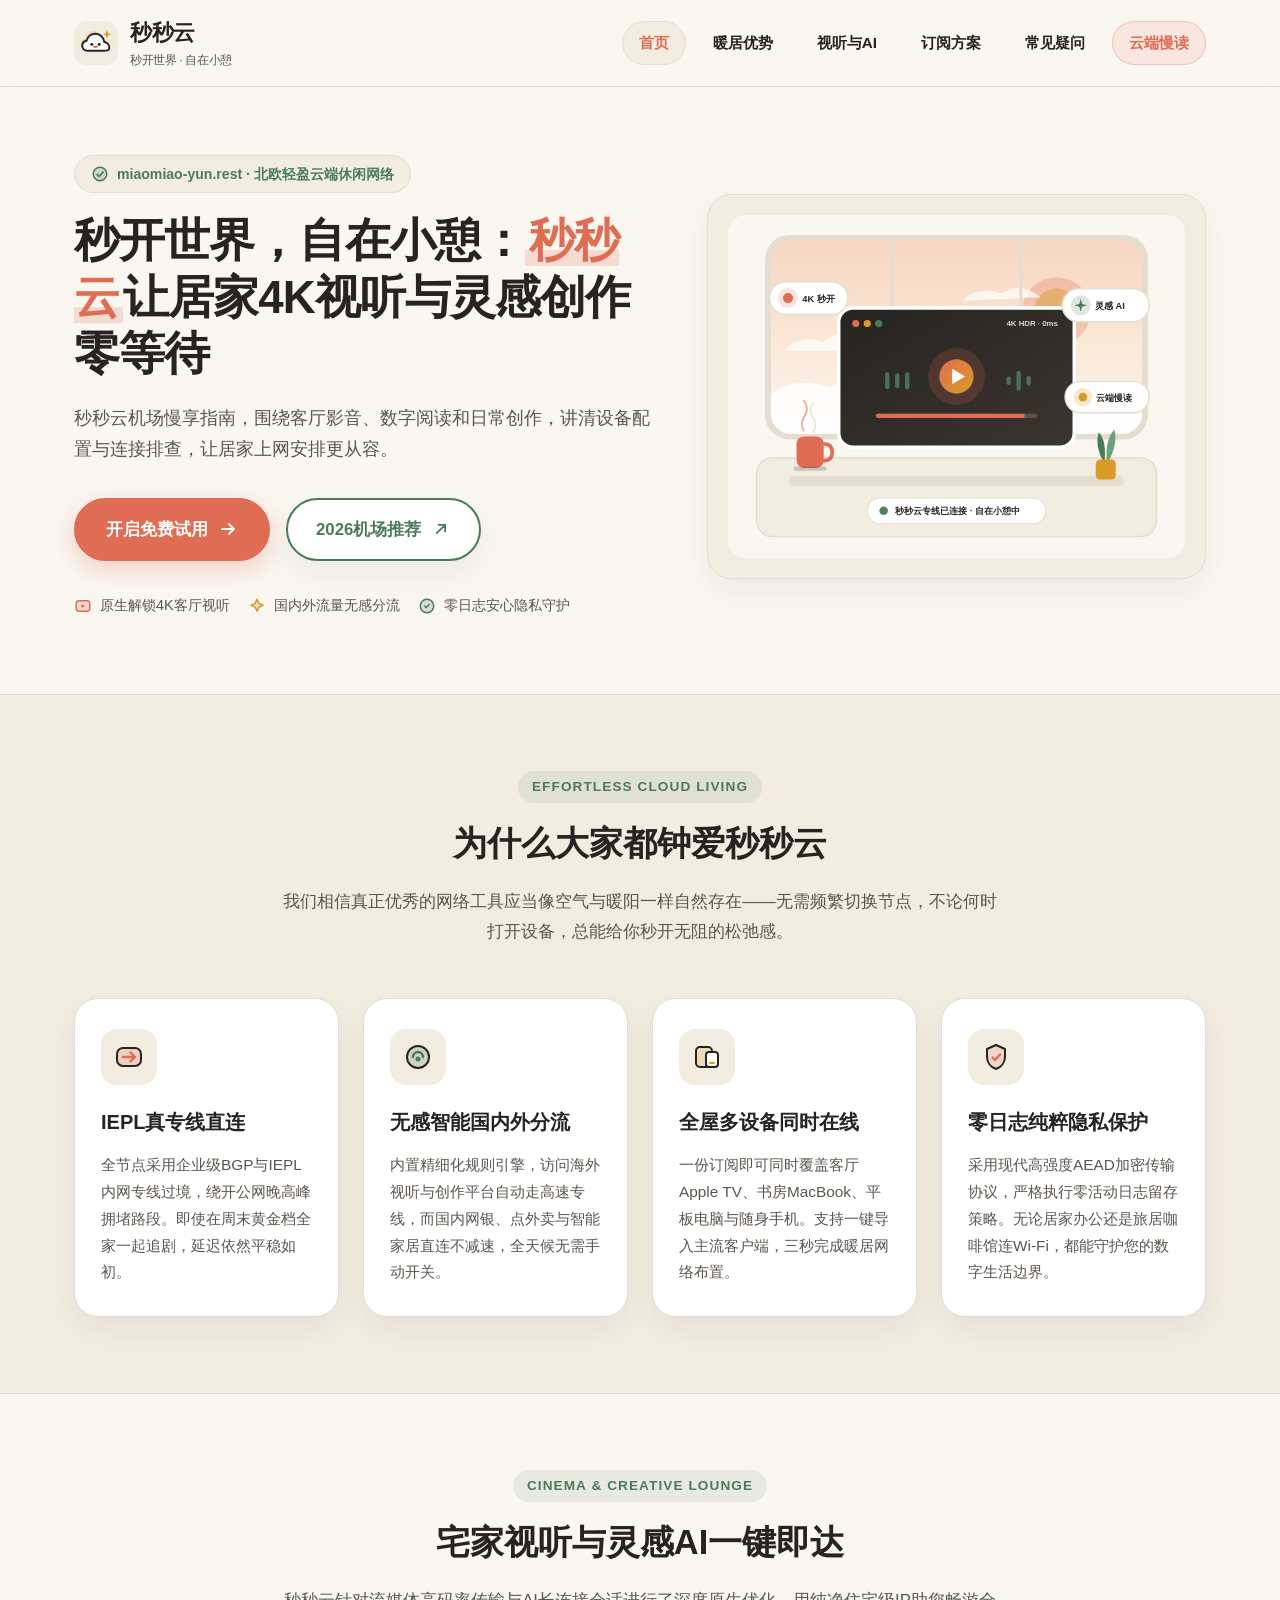
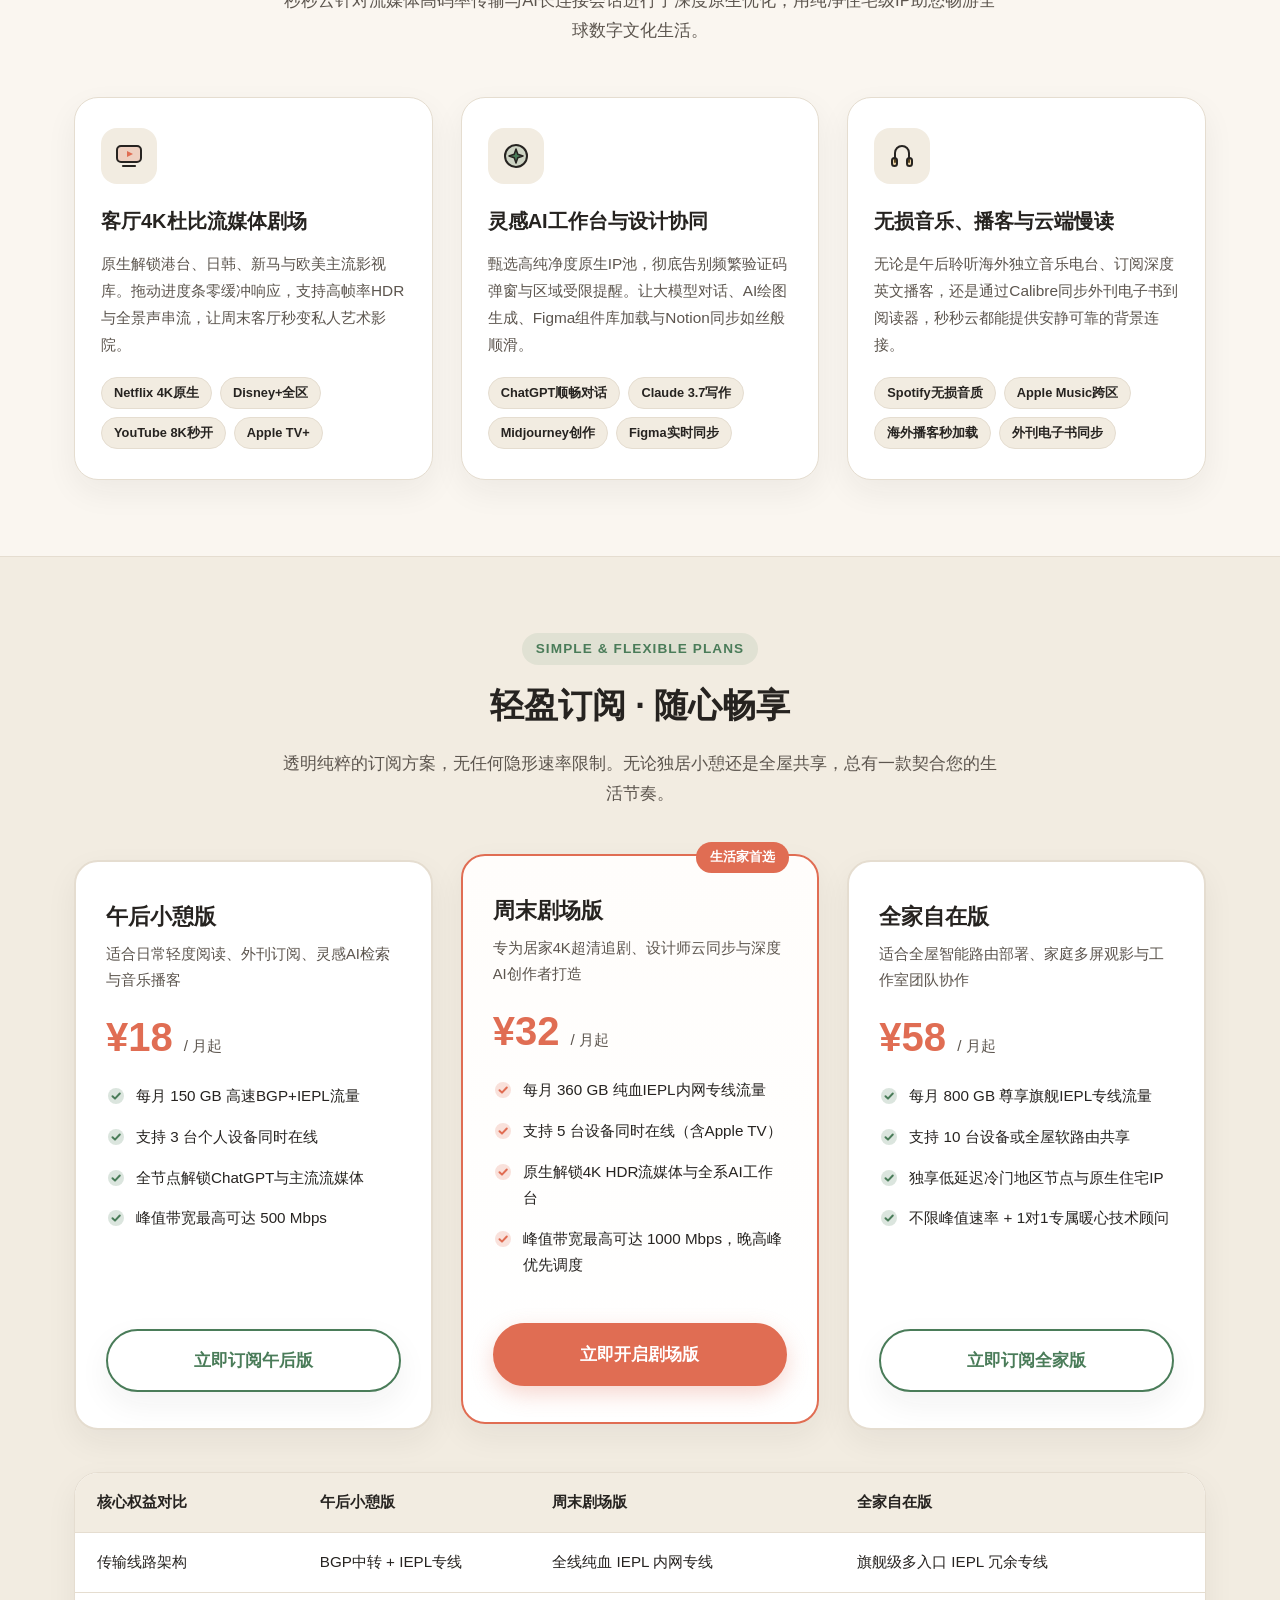
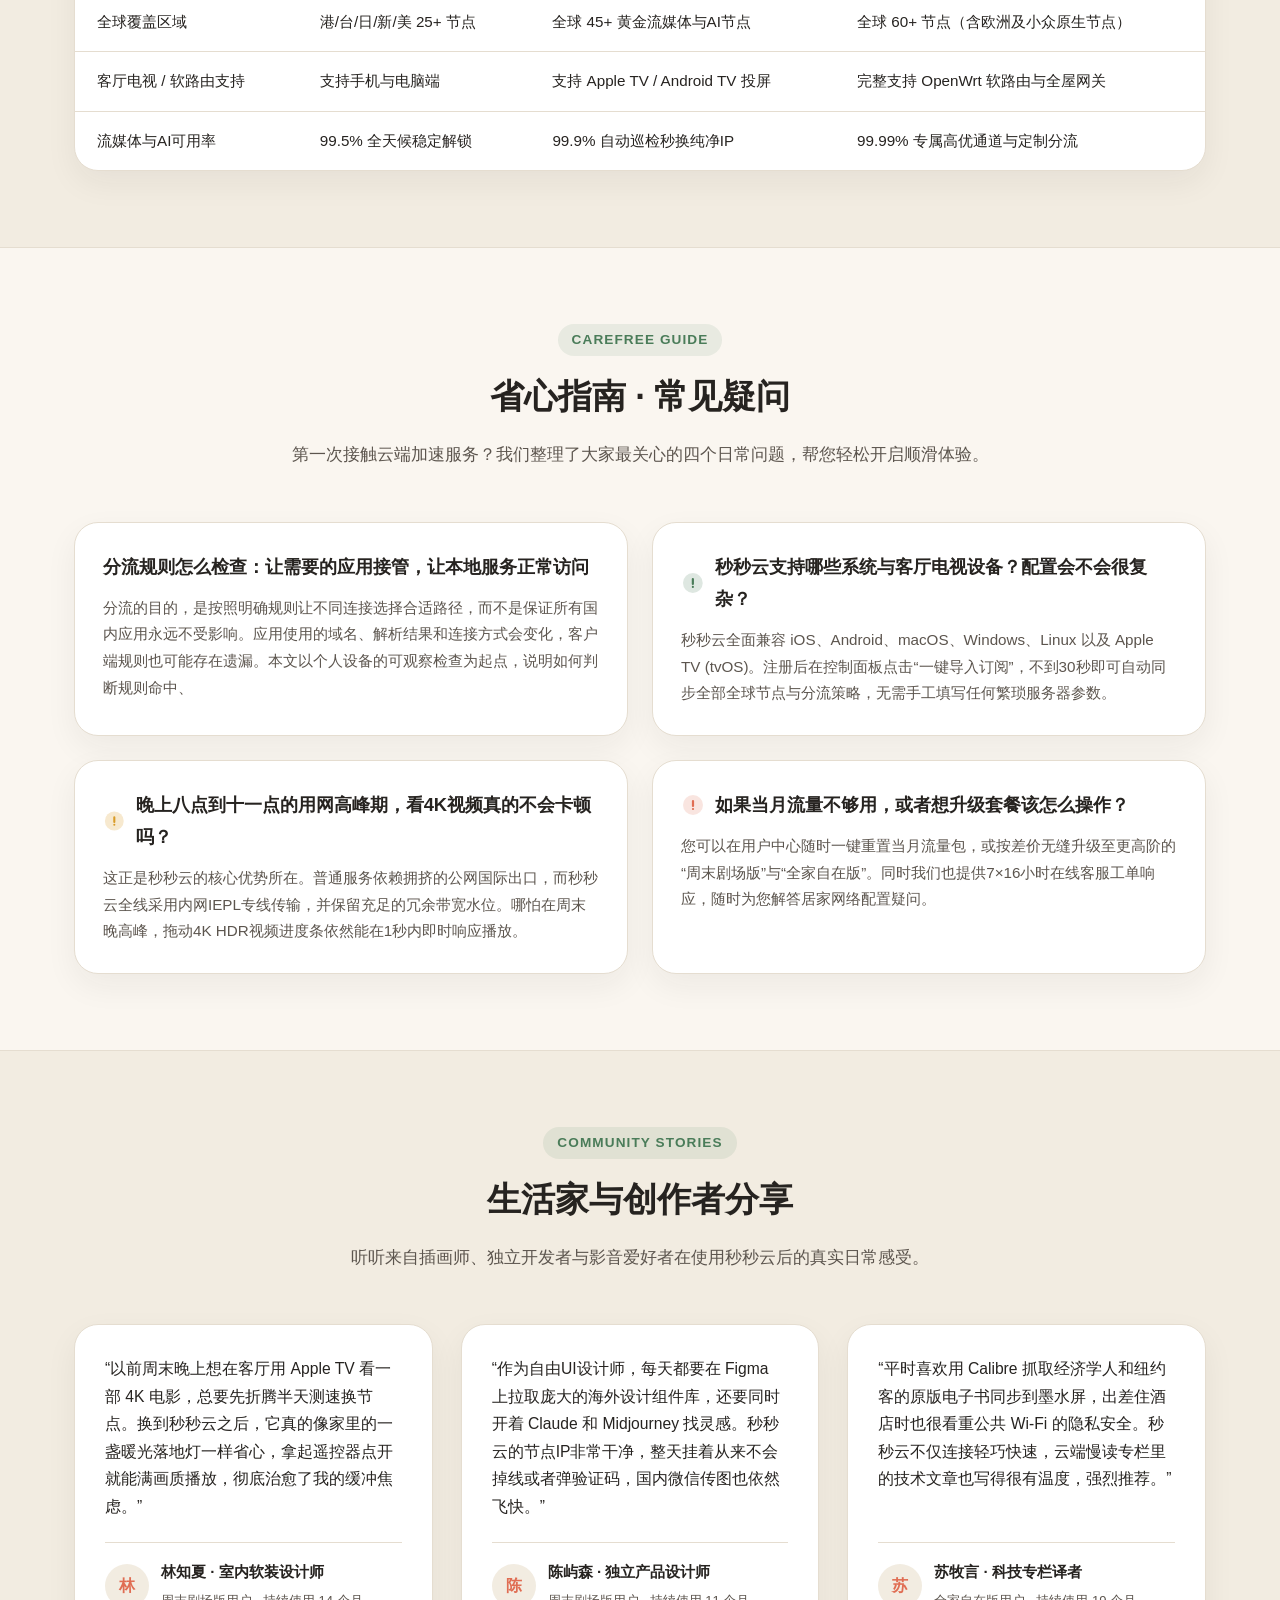
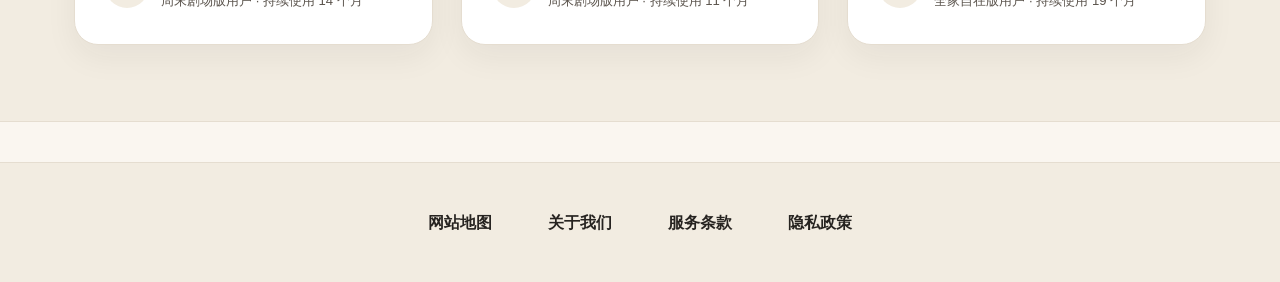
==== commit 2209609b: "Improve practical airport guides and update recommendation links" ====
--- a/index.html
+++ b/index.html
@@ -3,19 +3,19 @@
 <head>
   <meta charset="UTF-8">
   <meta name="viewport" content="width=device-width, initial-scale=1.0">
-  <title>秒秒云官网 - 秒开世界自在小憩 | 居家4K视听与灵感AI轻盈云端加速器</title>
-  <meta name="description" content="秒秒云为您提供如北欧午后般轻盈顺滑的全球网络加速体验。全线搭载IEPL内网专线，无论是居家4K超清流媒体极速秒开，还是海外灵感AI创作与云端同步，秒秒云都是深受生活家信赖的高品质机场推荐之选。">
-  <meta name="keywords" content="秒秒云,秒秒云官网,网络加速,极速秒开,机场推荐,4K流媒体解锁,IEPL专线,云端慢读">
+  <title>秒秒云机场｜居家影音、阅读同步与轻松配置指南</title>
+  <meta name="description" content="秒秒云机场慢享指南，围绕客厅影音、数字阅读和日常创作，讲清设备配置与连接排查，让居家上网安排更从容。">
+  <meta name="keywords" content="秒秒云,秒秒云介绍页,网络加速,极速秒开,机场推荐,4K流媒体解锁,IEPL专线,云端慢读">
   <link rel="canonical" href="https://miaomiao-yun.rest/">
-  <meta property="og:title" content="秒秒云官网 - 秒开世界自在小憩 | 居家4K视听与灵感AI轻盈云端加速器">
-  <meta property="og:description" content="秒秒云为您提供如北欧午后般轻盈顺滑的全球网络加速体验。全线搭载IEPL内网专线，居家4K流媒体极速秒开，深受创作者与生活家喜爱的高品质机场推荐。">
+  <meta property="og:title" content="秒秒云机场｜居家影音、阅读同步与轻松配置指南">
+  <meta property="og:description" content="秒秒云机场慢享指南，围绕客厅影音、数字阅读和日常创作，讲清设备配置与连接排查，让居家上网安排更从容。">
   <meta property="og:image" content="https://miaomiao-yun.rest/hero-cloud-lounge.svg">
   <meta property="og:url" content="https://miaomiao-yun.rest/">
   <meta property="og:type" content="website">
   <meta property="og:site_name" content="秒秒云">
   <meta name="twitter:card" content="summary_large_image">
-  <meta name="twitter:title" content="秒秒云官网 - 秒开世界自在小憩 | 居家4K视听与灵感AI轻盈云端加速器">
-  <meta name="twitter:description" content="秒秒云为您提供如北欧午后般轻盈顺滑的全球网络加速体验，居家4K流媒体极速秒开，深受生活家信赖的机场推荐。">
+  <meta name="twitter:title" content="秒秒云机场｜居家影音、阅读同步与轻松配置指南">
+  <meta name="twitter:description" content="秒秒云机场慢享指南，围绕客厅影音、数字阅读和日常创作，讲清设备配置与连接排查，让居家上网安排更从容。">
   <meta name="twitter:image" content="https://miaomiao-yun.rest/hero-cloud-lounge.svg">
   <link rel="stylesheet" href="style.css">
   <script type="application/ld+json">
@@ -116,9 +116,7 @@
             <span>miaomiao-yun.rest · 北欧轻盈云端休闲网络</span>
           </div>
           <h1>秒开世界，自在小憩：<span class="highlight-warm">秒秒云</span>让居家4K视听与灵感创作零等待</h1>
-          <p class="hero-subtitle">
-            卸下繁琐的参数配置与转圈缓冲焦虑。秒秒云全线采用高品质IEPL内网专线与无感智能分流技术，就像午后窝在亚麻沙发里喝一杯热拿铁般惬意，点开即享全球4K杜比视界剧集、无损音乐与前沿AI灵感工具。
-          </p>
+          <p class="hero-subtitle">秒秒云机场慢享指南，围绕客厅影音、数字阅读和日常创作，讲清设备配置与连接排查，让居家上网安排更从容。</p>
           <div class="hero-cta-group">
             <a href="https://ww012.twilightaff.com/#/?code=A56DH1Af" class="btn-primary" rel="nofollow" target="_blank">
               <span>开启免费试用</span>
@@ -126,8 +124,8 @@
                 <path d="M5 12H19M19 12L13 6M19 12L13 18" stroke="#FFFFFF" stroke-width="2.2" stroke-linecap="round" stroke-linejoin="round"/>
               </svg>
             </a>
-            <a href="https://tizilab.net/paihang/" class="btn-secondary" target="_blank">
-              <span>2026最新梯子推荐</span>
+            <a href="https://jichangtuijan.top/ranking/" class="btn-secondary" target="_blank">
+              <span>2026机场推荐</span>
               <svg width="20" height="20" viewBox="0 0 24 24" fill="none" xmlns="http://www.w3.org/2000/svg" aria-hidden="true">
                 <path d="M7 17L17 7M17 7H9M17 7V15" stroke="currentColor" stroke-width="2.2" stroke-linecap="round" stroke-linejoin="round"/>
               </svg>
@@ -470,14 +468,8 @@
         </div>
         <div class="faq-grid">
           <article class="faq-card">
-            <h3>
-              <svg width="24" height="24" viewBox="0 0 24 24" fill="none" xmlns="http://www.w3.org/2000/svg" aria-hidden="true">
-                <circle cx="12" cy="12" r="10" fill="#E06D53" fill-opacity="0.18"/>
-                <path d="M12 8V13M12 16H12.01" stroke="#E06D53" stroke-width="2.2" stroke-linecap="round"/>
-              </svg>
-              开启秒秒云后，会影响我平时刷国内视频、用网银或点外卖吗？
-            </h3>
-            <p>完全不会。秒秒云默认配备了持续更新的国内外智能分流规则（详细原理可参阅我们的<a href="split-tunneling-domestic-foreign-traffic.html">国内外流量智能分流原理解析</a>）。所有国内网站、银行App及本地生活服务均直接走您的本地宽带直连，只有海外流媒体与AI应用才会自动通过加密专线加速。</p>
+            <h3>分流规则怎么检查：让需要的应用接管，让本地服务正常访问</h3>
+            <p>分流的目的，是按照明确规则让不同连接选择合适路径，而不是保证所有国内应用永远不受影响。应用使用的域名、解析结果和连接方式会变化，客户端规则也可能存在遗漏。本文以个人设备的可观察检查为起点，说明如何判断规则命中、</p>
           </article>
 
           <article class="faq-card">
